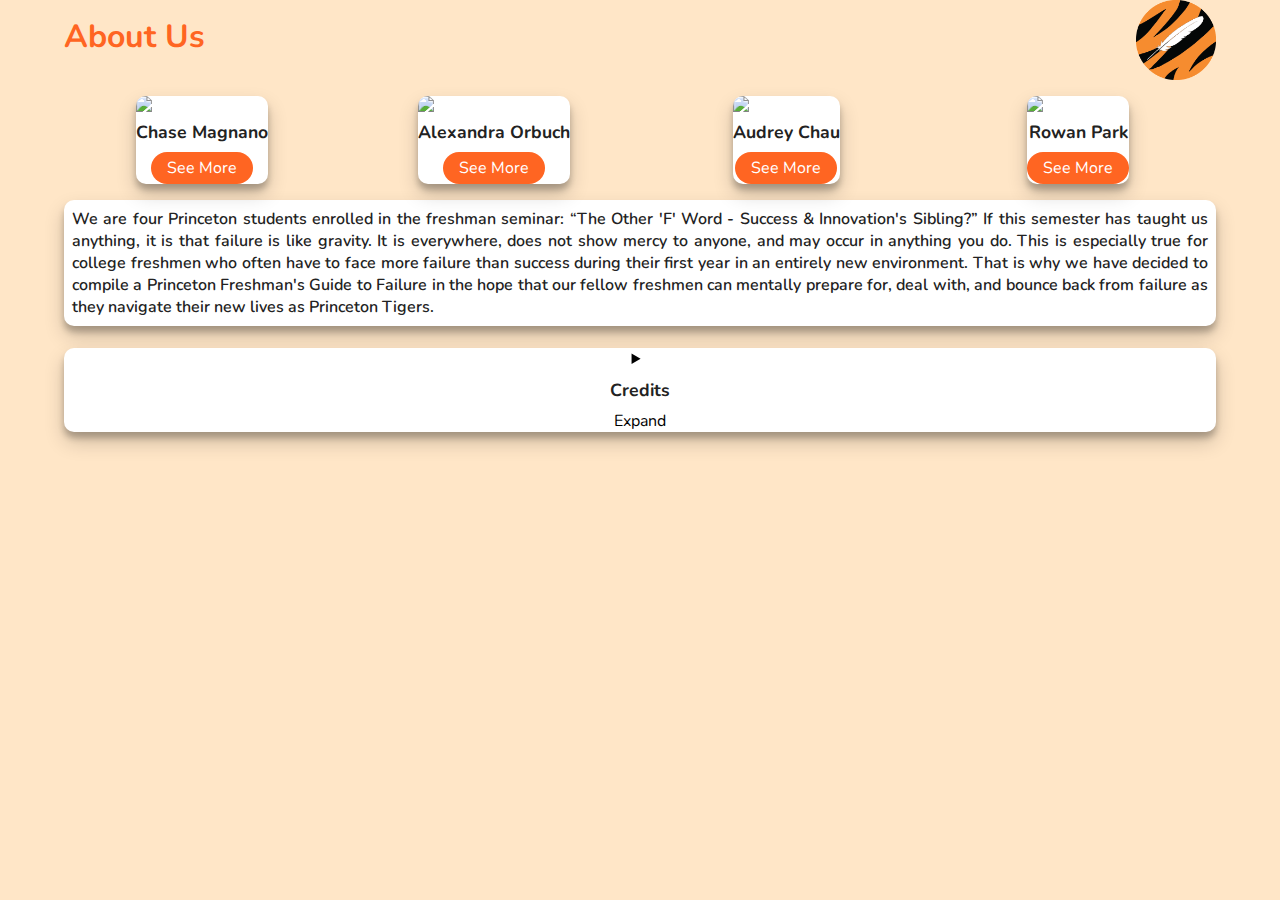
==== html/about-us.html @ f00c291b "reluanch pt 2" ====
<!DOCTYPE html>
<html>
<head>
  <meta charset="UTF-8">
  <meta name="viewport" content="width=device-width, initial-scale=1.0">
  <meta http-equiv="X-UA-Compatible" content="ie=edge">
  <link rel="stylesheet" href="../css/style.css">
  <link rel="manifest" href="manifest.json">
  <!-- ios support -->
  <link rel="apple-touch-icon" href="images/icons/icon-72x72.png">
  <link rel="apple-touch-icon" href="images/icons/icon-96x96.png">
  <link rel="apple-touch-icon" href="images/icons/icon-128x128.png">
  <link rel="apple-touch-icon" href="images/icons/icon-144x144.png">
  <link rel="apple-touch-icon" href="images/icons/icon-152x152.png">
  <link rel="apple-touch-icon" href="images/icons/icon-192x192.png">
  <link rel="apple-touch-icon" href="images/icons/icon-384x384.png">
  <link rel="apple-touch-icon" href="images/icons/icon-512x512.png">
  <meta name="apple-mobile-web-app-status-bar" content="#f76f00">
  <meta name="theme-color" content="#f76f00">
  <title>About Us</title>
</head>
<body>
  <main>
    <nav>
      <h1>About Us</h1>
      <a href="../index.html">
         <img alt="Logo" src="../images/circle-logo.png"
         width=50" height="50">
      </a>
    </nav>

      <!--<img class="wide" src="../images/blair-arch.jpg">-->
      <div class="container">
      <div class="card">
        <img class="card--avatar" src="../images/chase-magnano.jpg" />
        <h1 class="card--title">Chase Magnano</h1>
        <a class="card--link" href="https://www.linkedin.com/in/chase-magnano-11a2b516a/">See More</a>
      </div>
      <div class="card">
        <img class="card--avatar" src="../images/alexandra.png" />
        <h1 class="card--title">Alexandra Orbuch</h1>
        <a class="card--link" href="https://www.linkedin.com/in/alexandra-orbuch-ba1065196">See More</a>
      </div>
      <div class="card">
        <img class="card--avatar" src="../images/audrey.jpg" />
        <h1 class="card--title">Audrey Chau</h1>
        <a class="card--link" href="https://www.linkedin.com/in/audrey-chau-17b201182">See More</a>
      </div>
      <div class="card">
        <img class="card--avatar" src="../images/chase-magnano.jpg" />
        <h1 class="card--title">Rowan Park</h1>
        <a class="card--link" href="https://www.linkedin.com/in/chase-magnano-11a2b516a/">See More</a>
      </div>
    </div>
    <div>

        <div class="card">

          <p class="card--paragraph">
          We are four Princeton students enrolled in the freshman seminar: “The Other 'F' Word - Success & Innovation's Sibling?” If this semester has taught us anything, it is that failure is like gravity. It is everywhere, does not show mercy to anyone, and may occur in anything you do. This is especially true for college freshmen who often have to face more failure than success during their first year in an entirely new environment. That is why we have decided to compile a Princeton Freshman's Guide to Failure in the hope that our fellow freshmen can mentally prepare for, deal with, and bounce back from failure as they navigate their new lives as Princeton Tigers.</p>
      </div>

    </div>
<br>
<div class="card">
  <details>
    <summary>
  <h1 class="card--title">Credits</h1>
  <span class="icon">Expand</span>
</summary>
  <p class="card--paragraph">
  Project Created by: Audrey Chau, Chase Magnano, Alexandra Orbuch, Rowan Park <br><br>
  Coding credits: <br>
  Chase Magnano (code design and implementation)<br>
  Gloria Ukaoma (knowledge of HTML, JS, and CSS) <br>
  Pranav Avva (showing me the ropes of a PWA) <br>
  GitHub user: ibrahima92 for their coding framework with "pwa-with-vanilla-js"

</p>
</div>
</details>


</html>
---- css/style.css ----
@import url("https://fonts.googleapis.com/css?family=Nunito:400,700&display=swap");
* {
  margin: 0;
  padding: 0;
  box-sizing: border-box;
}

body {
  background: #ffe6c7;
  font-family: "Nunito", sans-serif;
  font-size: 1rem;
}


main {
  max-width: 90vw;
  margin: auto;
  padding:0;
  text-align: center;
}
nav {
  display: flex;
  justify-content: space-between;
  align-items: center;
}

ul {
  list-style: none;
  display: flex;
}

li {
  margin-right: 1rem;
}
img {
width: 5rem;
height: auto;
margin: auto;
display: block;
}

h1 {
  color: #FF6522;
  margin-bottom: 0.5rem;
  align-items: center;
}
.collapsible {
  background-color: #eee;
  color: #444;
  cursor: pointer;
  padding: 18px;
  width: 100%;
  border: none;
  text-align: left;
  outline: none;
  font-size: 15px;
}
.container {
  display: grid;
  grid-template-columns: repeat(auto-fit, minmax(15rem, 1fr));
  grid-gap: 1rem;
  justify-content: center;
  align-items: center;
  margin: auto;
  padding: 1rem 0;
}
.card {
  display: flex;
  align-items: center;
  flex-direction: column;
  width: 15rem auto;
  height: 15rem auto;
  background: #fff;
  box-shadow: 0 10px 20px rgba(0, 0, 0, 0.19), 0 6px 6px rgba(0, 0, 0, 0.23);
  border-radius: 10px;
  margin: auto;
  overflow: hidden;
}

.card--avatar {
  width: 100%;
  height: auto;
  object-fit: cover;
}
.card--smallavatar {
  width: 50%;
  height: auto;
  object-fit: cover;
}
.card--video {
  width: 100%;
  height: auto;
  object-fit: cover;
  controls;
}
.card--title {
  color: #222;
  font-weight: 700;
  text-transform: capitalize;
  font-size: 1.1rem;
  margin-top: 0.5rem;

}
.card--topic {
  color: #222;
  font-weight: 700;
  text-transform: capitalize;
  font-size: 1.1rem;
  margin-top: 0.5rem;
  background: #FF6522;
  padding: 0.3rem 1rem;
  border-radius: 20px;

}
.card--paragraph {

  text-align: justify;
  color: #222;
  font-weight: 600;
  font-size: 1.0rem;
  margin-top: 0.5rem;
  margin-left: 0.5rem;
  margin-right: 0.5rem;
  margin-bottom: 0.5rem;


}
.card--link {
  text-decoration: none;
  background: #FF6522;
  color: #fff;
  padding: 0.3rem 1rem;
  border-radius: 20px;

}

.wide {
  position:relative;
  width:90vw;
  margin:0 auto;
}
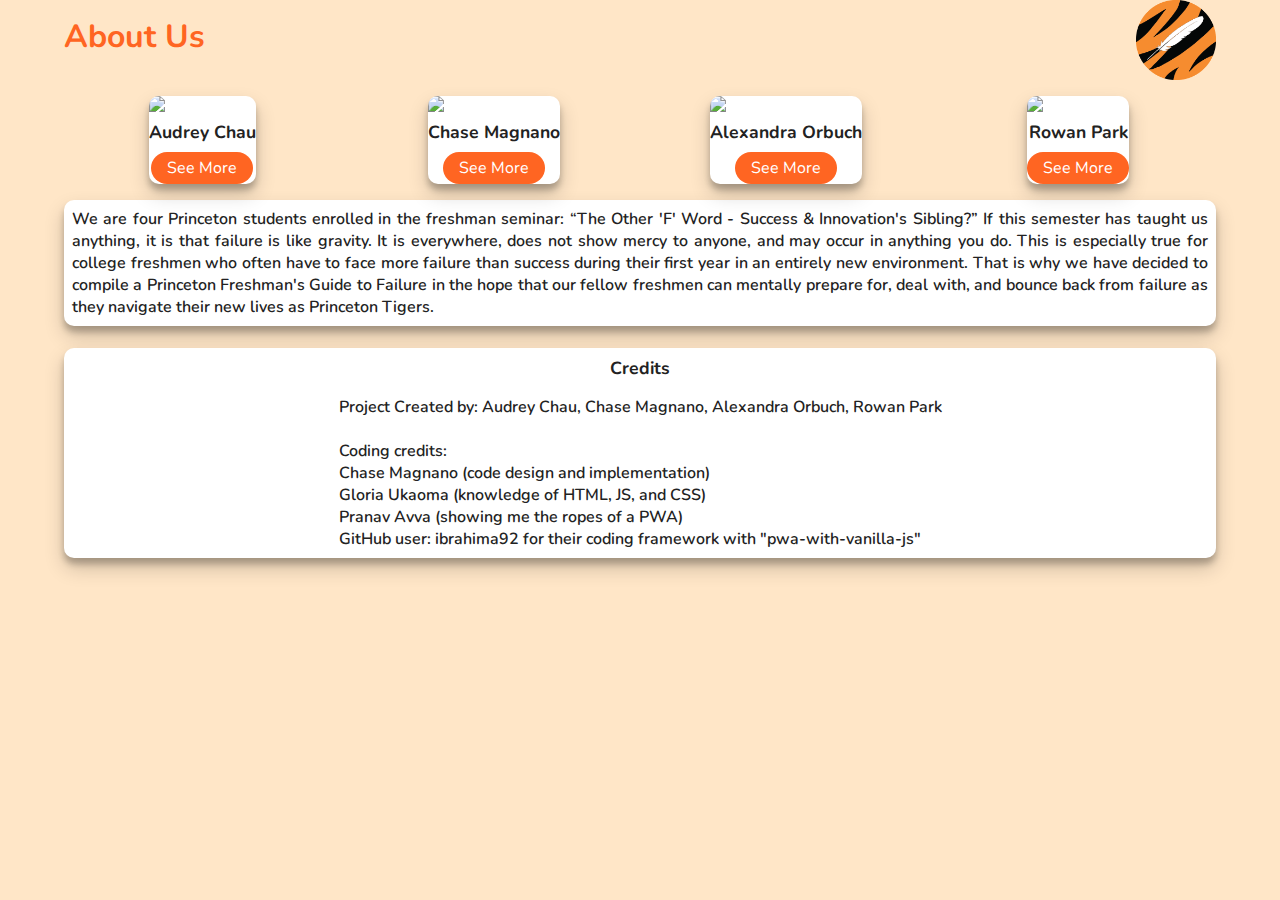
==== commit cf66beb2: "final tweaks" ====
--- a/html/about-us.html
+++ b/html/about-us.html
@@ -31,6 +31,13 @@
 
       <!--<img class="wide" src="../images/blair-arch.jpg">-->
       <div class="container">
+
+
+      <div class="card">
+        <img class="card--avatar" src="../images/audrey.jpg" />
+        <h1 class="card--title">Audrey Chau</h1>
+        <a class="card--link" href="https://www.linkedin.com/in/audrey-chau-17b201182">See More</a>
+      </div>
       <div class="card">
         <img class="card--avatar" src="../images/chase-magnano.jpg" />
         <h1 class="card--title">Chase Magnano</h1>
@@ -42,14 +49,9 @@
         <a class="card--link" href="https://www.linkedin.com/in/alexandra-orbuch-ba1065196">See More</a>
       </div>
       <div class="card">
-        <img class="card--avatar" src="../images/audrey.jpg" />
-        <h1 class="card--title">Audrey Chau</h1>
-        <a class="card--link" href="https://www.linkedin.com/in/audrey-chau-17b201182">See More</a>
-      </div>
-      <div class="card">
-        <img class="card--avatar" src="../images/chase-magnano.jpg" />
+        <img class="card--avatar" src="../images/rowan.jpg" />
         <h1 class="card--title">Rowan Park</h1>
-        <a class="card--link" href="https://www.linkedin.com/in/chase-magnano-11a2b516a/">See More</a>
+        <a class="card--link" href="#">See More</a>
       </div>
     </div>
     <div>
@@ -63,11 +65,10 @@
     </div>
 <br>
 <div class="card">
-  <details>
-    <summary>
+
   <h1 class="card--title">Credits</h1>
-  <span class="icon">Expand</span>
-</summary>
+
+
   <p class="card--paragraph">
   Project Created by: Audrey Chau, Chase Magnano, Alexandra Orbuch, Rowan Park <br><br>
   Coding credits: <br>
@@ -78,7 +79,7 @@
 
 </p>
 </div>
-</details>
+
 
 
 </html>
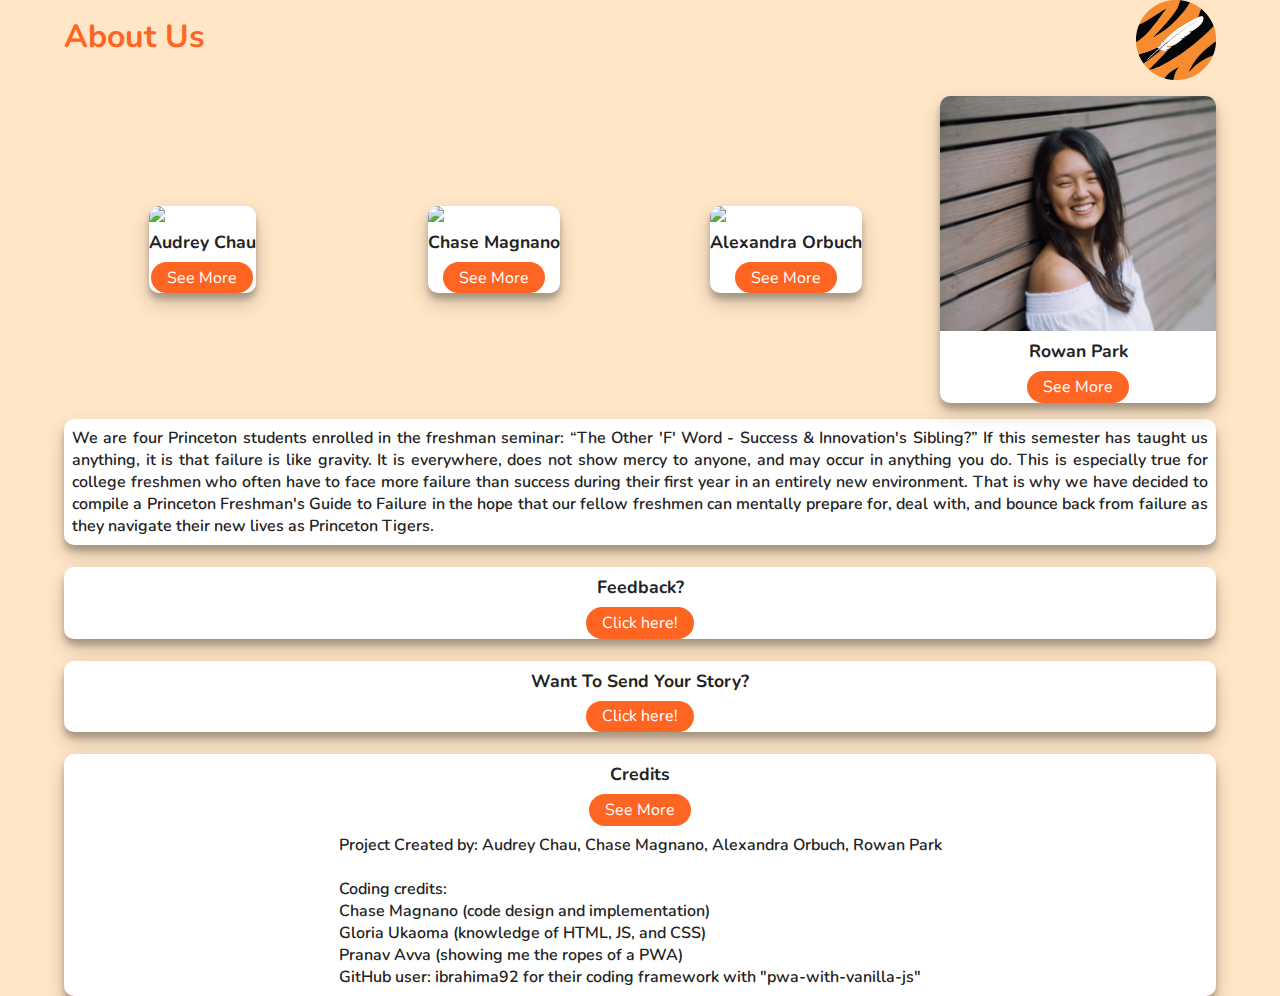
==== commit fd909154: "final touches" ====
--- a/html/about-us.html
+++ b/html/about-us.html
@@ -66,9 +66,25 @@
 <br>
 <div class="card">
 
+  <h1 class="card--title">Feedback?</h1>
+
+<a class="card--link" href="https://docs.google.com/forms/d/1PjfMXESdYzX-jNQIMkFphuVGyPuZCtuw16Ws5gXF60k/edit">Click here!</a>
+
+</div>
+<br>
+<div class="card">
+
+  <h1 class="card--title">Want to send your story?</h1>
+
+<a class="card--link" href="https://docs.google.com/forms/d/1sdTOaLkIrXWGz0Q61ESoL9PueV1v0KhtTxR1UY5r2Z0/edit">Click here!</a>
+
+</div>
+<br>
+<div class="card">
+
   <h1 class="card--title">Credits</h1>
 
-
+<a class="card--link" href="https://www.linkedin.com/in/audrey-chau-17b201182">See More</a>
   <p class="card--paragraph">
   Project Created by: Audrey Chau, Chase Magnano, Alexandra Orbuch, Rowan Park <br><br>
   Coding credits: <br>
